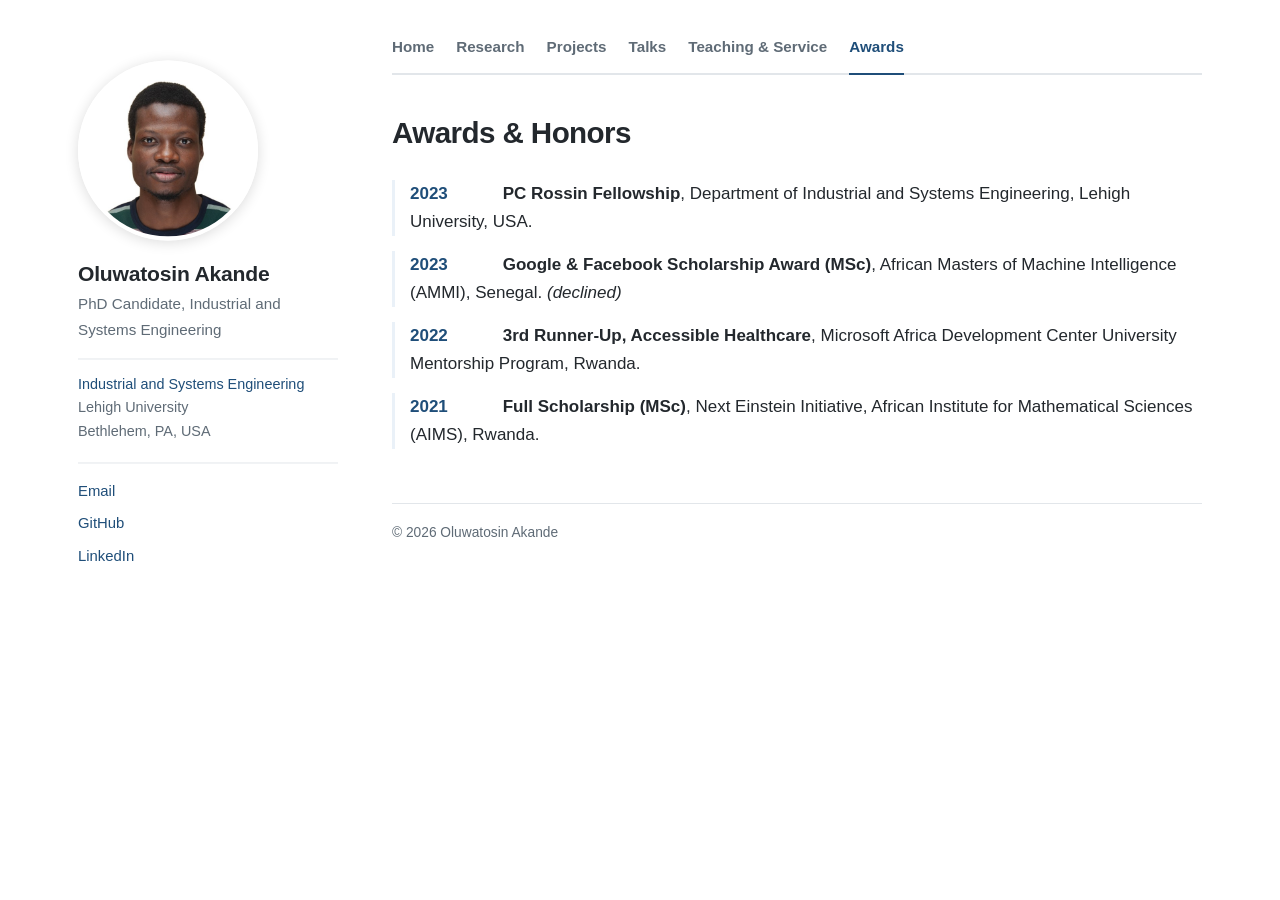
==== awards.html @ 9e2785de "Rebuild site as academic homepage: sidebar layout, publications, projects, talks, teaching, awards" ====
<!DOCTYPE html>
<html lang="en">
<head>
<meta charset="utf-8">
<meta name="viewport" content="width=device-width, initial-scale=1">
<title>Awards &amp; Honors &middot; Oluwatosin Akande</title>
<meta name="description" content="Oluwatosin Akande - PhD candidate in Industrial and Systems Engineering at Lehigh University. Mathematical optimization, machine learning, inverse problems, and PDEs.">
<link rel="stylesheet" href="assets/style.css">
</head>
<body>
<div class="wrap">

  <aside class="sidebar">
    <img class="avatar" src="assets/avatar.jpg" alt="Oluwatosin Akande">
    <h1>Oluwatosin Akande</h1>
    <p class="role">PhD Candidate, Industrial and Systems Engineering</p>
    <div class="affil">
      <a href="https://engineering.lehigh.edu/ise">Industrial and Systems Engineering</a><br>
      Lehigh University<br>
      Bethlehem, PA, USA
    </div>
    <ul class="links">
        <li><a href="mailto:oaa323@lehigh.edu">Email</a></li>
        <li><a href="https://github.com/Akande-hub">GitHub</a></li>
        <li><a href="https://linkedin.com/in/tosin-akande-5b3994b9/">LinkedIn</a></li>
    </ul>
  </aside>

  <main class="main">
    <nav class="top">
        <a href="index.html">Home</a>
        <a href="research.html">Research</a>
        <a href="projects.html">Projects</a>
        <a href="talks.html">Talks</a>
        <a href="teaching.html">Teaching &amp; Service</a>
        <a href="awards.html" class="active">Awards</a>
    </nav>

    <h2 class="page-title">Awards &amp; Honors</h2>

    <ul class="plain">
      <li><span class="year">2023</span> <strong>PC Rossin Fellowship</strong>, Department of
      Industrial and Systems Engineering, Lehigh University, USA.</li>

      <li><span class="year">2023</span> <strong>Google &amp; Facebook Scholarship Award (MSc)</strong>,
      African Masters of Machine Intelligence (AMMI), Senegal. <em>(declined)</em></li>

      <li><span class="year">2022</span> <strong>3rd Runner-Up, Accessible Healthcare</strong>,
      Microsoft Africa Development Center University Mentorship Program, Rwanda.</li>

      <li><span class="year">2021</span> <strong>Full Scholarship (MSc)</strong>, Next Einstein
      Initiative, African Institute for Mathematical Sciences (AIMS), Rwanda.</li>
    </ul>

    <footer class="site">
      &copy; 2026 Oluwatosin Akande
    </footer>
  </main>

</div>
</body>
</html>
---- assets/style.css ----
/* Oluwatosin Akande - academic site
   Single stylesheet shared by every page. */

:root {
  --accent: #1f4e79;
  --accent-soft: #eaf1f8;
  --text: #23282d;
  --muted: #5f6b76;
  --rule: #e2e6ea;
  --bg: #ffffff;
  --max: 1180px;
}

* { box-sizing: border-box; }

html { -webkit-text-size-adjust: 100%; }

body {
  margin: 0;
  background: var(--bg);
  color: var(--text);
  font-family: "Source Sans Pro", -apple-system, BlinkMacSystemFont, "Segoe UI",
    Roboto, "Helvetica Neue", Arial, sans-serif;
  font-size: 17px;
  line-height: 1.65;
}

a { color: var(--accent); text-decoration: none; }
a:hover { text-decoration: underline; }

/* ---------- Layout ---------- */

.wrap {
  max-width: var(--max);
  margin: 0 auto;
  padding: 0 28px;
  display: grid;
  grid-template-columns: 260px 1fr;
  gap: 54px;
  align-items: start;
}

/* ---------- Sidebar ---------- */

.sidebar {
  position: sticky;
  top: 34px;
  padding: 34px 0 40px;
}

.sidebar .avatar {
  width: 180px;
  height: 180px;
  border-radius: 50%;
  object-fit: cover;
  display: block;
  margin-bottom: 20px;
  border: 4px solid #fff;
  box-shadow: 0 2px 14px rgba(0, 0, 0, 0.14);
}

.sidebar h1 {
  font-size: 1.32rem;
  line-height: 1.3;
  margin: 0 0 4px;
  letter-spacing: -0.01em;
}

.sidebar .role {
  color: var(--muted);
  font-size: 0.95rem;
  margin: 0 0 16px;
}

.sidebar .affil {
  font-size: 0.9rem;
  color: var(--muted);
  border-top: 1px solid var(--rule);
  padding-top: 14px;
  margin-top: 4px;
}

.links {
  list-style: none;
  margin: 18px 0 0;
  padding: 16px 0 0;
  border-top: 1px solid var(--rule);
  font-size: 0.93rem;
}

.links li { margin-bottom: 8px; }

/* ---------- Main column ---------- */

.main { padding: 34px 0 72px; min-width: 0; }

nav.top {
  margin-bottom: 34px;
  padding-bottom: 14px;
  border-bottom: 2px solid var(--rule);
  display: flex;
  flex-wrap: wrap;
  gap: 22px;
  font-size: 0.95rem;
}

nav.top a { color: var(--muted); font-weight: 600; }
nav.top a:hover { color: var(--accent); text-decoration: none; }
nav.top a.active {
  color: var(--accent);
  border-bottom: 2px solid var(--accent);
  padding-bottom: 12px;
  margin-bottom: -16px;
}

h2.page-title {
  font-size: 1.85rem;
  margin: 0 0 22px;
  letter-spacing: -0.02em;
}

h3.section {
  font-size: 1.12rem;
  text-transform: uppercase;
  letter-spacing: 0.07em;
  color: var(--muted);
  margin: 42px 0 16px;
  padding-bottom: 7px;
  border-bottom: 1px solid var(--rule);
}

h3.section:first-of-type { margin-top: 0; }

p { margin: 0 0 15px; }

.lead { font-size: 1.05rem; }

/* ---------- Entry lists ---------- */

.entry {
  margin-bottom: 22px;
  padding-left: 15px;
  border-left: 3px solid var(--accent-soft);
}

.entry .title { font-weight: 600; display: block; margin-bottom: 3px; }
.entry .meta { color: var(--muted); font-size: 0.92rem; }
.entry .authors { font-size: 0.94rem; margin-bottom: 2px; }
.entry .me { font-weight: 700; }

ul.plain { list-style: none; padding: 0; margin: 0; }

ul.plain > li {
  margin-bottom: 15px;
  padding-left: 15px;
  border-left: 3px solid var(--accent-soft);
}

.year {
  display: inline-block;
  min-width: 88px;
  color: var(--accent);
  font-weight: 700;
  font-variant-numeric: tabular-nums;
}

/* ---------- Project cards ---------- */

.project { padding: 17px 0; border-bottom: 1px solid var(--rule); }
.project:last-child { border-bottom: none; }
.project h4 { margin: 0 0 5px; font-size: 1.06rem; }
.project p { margin: 0 0 7px; color: #3d454d; font-size: 0.97rem; }
.project .repo { font-size: 0.88rem; }

.tag {
  display: inline-block;
  background: var(--accent-soft);
  color: var(--accent);
  font-size: 0.76rem;
  font-weight: 600;
  padding: 2px 9px;
  border-radius: 11px;
  margin-left: 7px;
  vertical-align: middle;
}

.more { margin-top: 18px; font-size: 0.94rem; }

footer.site {
  margin-top: 54px;
  padding-top: 18px;
  border-top: 1px solid var(--rule);
  color: var(--muted);
  font-size: 0.86rem;
}

/* ---------- Responsive ---------- */

@media (max-width: 860px) {
  .wrap { grid-template-columns: 1fr; gap: 0; padding: 0 20px; }
  .sidebar {
    position: static;
    text-align: center;
    padding-bottom: 26px;
    border-bottom: 1px solid var(--rule);
  }
  .sidebar .avatar { margin: 0 auto 16px; width: 140px; height: 140px; }
  .links { display: flex; flex-wrap: wrap; gap: 16px; justify-content: center; }
  .links li { margin-bottom: 0; }
  .main { padding-top: 26px; }
  nav.top { gap: 16px; font-size: 0.9rem; }
  nav.top a.active { padding-bottom: 0; margin-bottom: 0; border-bottom: none; }
}
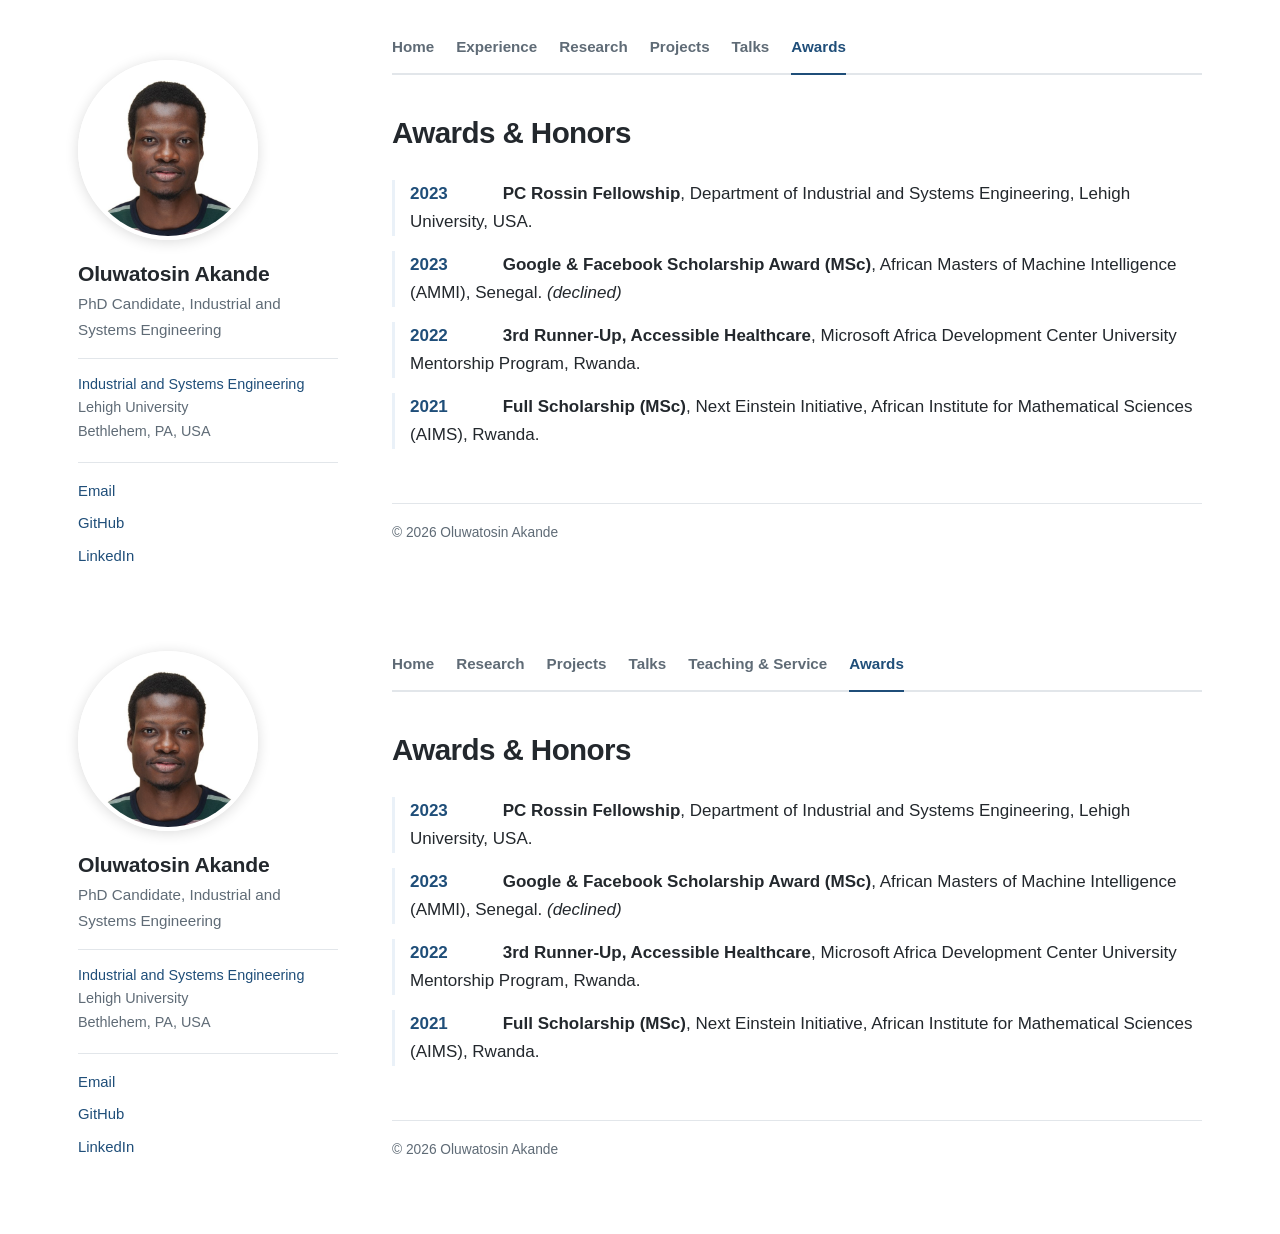
==== commit 16f2e553: "Update awards.html with recent awards and honors Added awards and honors for 2021-2023 to the awards" ====
--- a/awards.html
+++ b/awards.html
@@ -1,3 +1,65 @@
+<!DOCTYPE html>
+<html lang="en">
+<head>
+<meta charset="utf-8">
+<meta name="viewport" content="width=device-width, initial-scale=1">
+<title>Awards &amp; Honors &middot; Oluwatosin Akande</title>
+<meta name="description" content="Oluwatosin Akande - PhD candidate in Industrial and Systems Engineering at Lehigh University. Mathematical optimization, machine learning, inverse problems, and PDEs.">
+<link rel="stylesheet" href="assets/style.css">
+</head>
+<body>
+<div class="wrap">
+
+  <aside class="sidebar">
+    <img class="avatar" src="assets/avatar.jpg" alt="Oluwatosin Akande">
+    <h1>Oluwatosin Akande</h1>
+    <p class="role">PhD Candidate, Industrial and Systems Engineering</p>
+    <div class="affil">
+      <a href="https://engineering.lehigh.edu/ise">Industrial and Systems Engineering</a><br>
+      Lehigh University<br>
+      Bethlehem, PA, USA
+    </div>
+    <ul class="links">
+        <li><a href="mailto:oaa323@lehigh.edu">Email</a></li>
+        <li><a href="https://github.com/Akande-hub">GitHub</a></li>
+        <li><a href="https://linkedin.com/in/tosin-akande-5b3994b9/">LinkedIn</a></li>
+    </ul>
+  </aside>
+
+  <main class="main">
+    <nav class="top">
+        <a href="index.html">Home</a>
+        <a href="experience.html">Experience</a>
+        <a href="research.html">Research</a>
+        <a href="projects.html">Projects</a>
+        <a href="talks.html">Talks</a>
+        <a href="awards.html" class="active">Awards</a>
+    </nav>
+
+    <h2 class="page-title">Awards &amp; Honors</h2>
+
+    <ul class="plain">
+      <li><span class="year">2023</span> <strong>PC Rossin Fellowship</strong>, Department of
+      Industrial and Systems Engineering, Lehigh University, USA.</li>
+
+      <li><span class="year">2023</span> <strong>Google &amp; Facebook Scholarship Award (MSc)</strong>,
+      African Masters of Machine Intelligence (AMMI), Senegal. <em>(declined)</em></li>
+
+      <li><span class="year">2022</span> <strong>3rd Runner-Up, Accessible Healthcare</strong>,
+      Microsoft Africa Development Center University Mentorship Program, Rwanda.</li>
+
+      <li><span class="year">2021</span> <strong>Full Scholarship (MSc)</strong>, Next Einstein
+      Initiative, African Institute for Mathematical Sciences (AIMS), Rwanda.</li>
+    </ul>
+
+    <footer class="site">
+      &copy; 2026 Oluwatosin Akande
+    </footer>
+  </main>
+
+</div>
+</body>
+</html>
 <!DOCTYPE html>
 <html lang="en">
 <head>
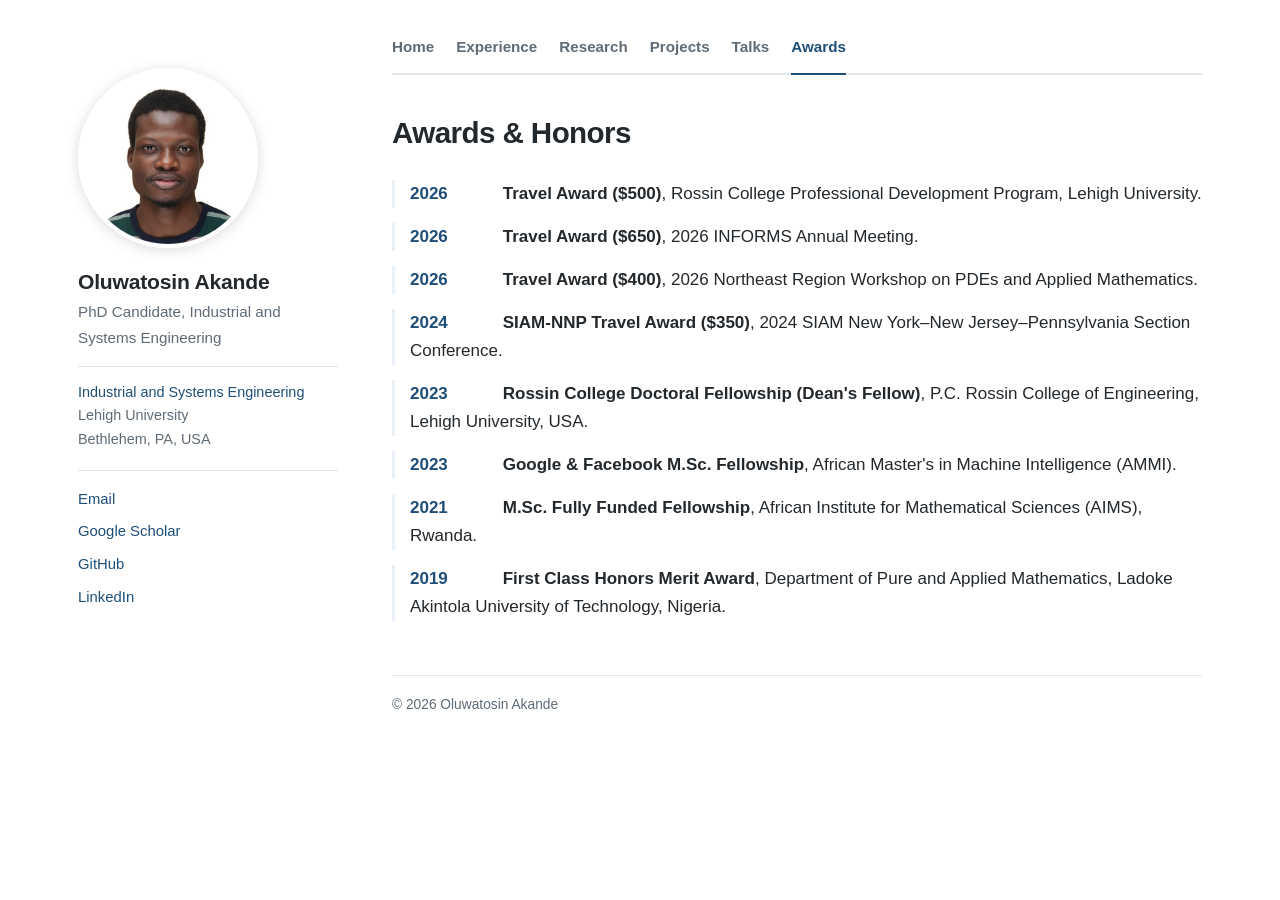
==== commit 2804738d: "Update awards.html" ====
--- a/awards.html
+++ b/awards.html
@@ -21,8 +21,9 @@
     </div>
     <ul class="links">
         <li><a href="mailto:oaa323@lehigh.edu">Email</a></li>
+        <li><a href="https://scholar.google.com/citations?user=tNDgo-8AAAAJ&hl=en">Google Scholar</a></li>
         <li><a href="https://github.com/Akande-hub">GitHub</a></li>
-        <li><a href="https://linkedin.com/in/tosin-akande-5b3994b9/">LinkedIn</a></li>
+        <li><a href="https://www.linkedin.com/in/akandeoluwatosin/">LinkedIn</a></li>
     </ul>
   </aside>
 
@@ -39,17 +40,30 @@
     <h2 class="page-title">Awards &amp; Honors</h2>
 
     <ul class="plain">
-      <li><span class="year">2023</span> <strong>PC Rossin Fellowship</strong>, Department of
-      Industrial and Systems Engineering, Lehigh University, USA.</li>
+      <li><span class="year">2026</span> <strong>Travel Award ($500)</strong>, Rossin College
+      Professional Development Program, Lehigh University.</li>
 
-      <li><span class="year">2023</span> <strong>Google &amp; Facebook Scholarship Award (MSc)</strong>,
-      African Masters of Machine Intelligence (AMMI), Senegal. <em>(declined)</em></li>
+      <li><span class="year">2026</span> <strong>Travel Award ($650)</strong>, 2026 INFORMS
+      Annual Meeting.</li>
 
-      <li><span class="year">2022</span> <strong>3rd Runner-Up, Accessible Healthcare</strong>,
-      Microsoft Africa Development Center University Mentorship Program, Rwanda.</li>
+      <li><span class="year">2026</span> <strong>Travel Award ($400)</strong>, 2026 Northeast
+      Region Workshop on PDEs and Applied Mathematics.</li>
 
-      <li><span class="year">2021</span> <strong>Full Scholarship (MSc)</strong>, Next Einstein
-      Initiative, African Institute for Mathematical Sciences (AIMS), Rwanda.</li>
+      <li><span class="year">2024</span> <strong>SIAM-NNP Travel Award ($350)</strong>,
+      2024 SIAM New York&ndash;New Jersey&ndash;Pennsylvania Section Conference.</li>
+
+      <li><span class="year">2023</span> <strong>Rossin College Doctoral Fellowship
+      (Dean's Fellow)</strong>, P.C. Rossin College of Engineering, Lehigh University, USA.</li>
+
+      <li><span class="year">2023</span> <strong>Google &amp; Facebook M.Sc. Fellowship</strong>,
+      African Master's in Machine Intelligence (AMMI).</li>
+
+      <li><span class="year">2021</span> <strong>M.Sc. Fully Funded Fellowship</strong>,
+      African Institute for Mathematical Sciences (AIMS), Rwanda.</li>
+
+      <li><span class="year">2019</span> <strong>First Class Honors Merit Award</strong>,
+      Department of Pure and Applied Mathematics, Ladoke Akintola University of Technology,
+      Nigeria.</li>
     </ul>
 
     <footer class="site">
@@ -60,65 +74,3 @@
 </div>
 </body>
 </html>
-<!DOCTYPE html>
-<html lang="en">
-<head>
-<meta charset="utf-8">
-<meta name="viewport" content="width=device-width, initial-scale=1">
-<title>Awards &amp; Honors &middot; Oluwatosin Akande</title>
-<meta name="description" content="Oluwatosin Akande - PhD candidate in Industrial and Systems Engineering at Lehigh University. Mathematical optimization, machine learning, inverse problems, and PDEs.">
-<link rel="stylesheet" href="assets/style.css">
-</head>
-<body>
-<div class="wrap">
-
-  <aside class="sidebar">
-    <img class="avatar" src="assets/avatar.jpg" alt="Oluwatosin Akande">
-    <h1>Oluwatosin Akande</h1>
-    <p class="role">PhD Candidate, Industrial and Systems Engineering</p>
-    <div class="affil">
-      <a href="https://engineering.lehigh.edu/ise">Industrial and Systems Engineering</a><br>
-      Lehigh University<br>
-      Bethlehem, PA, USA
-    </div>
-    <ul class="links">
-        <li><a href="mailto:oaa323@lehigh.edu">Email</a></li>
-        <li><a href="https://github.com/Akande-hub">GitHub</a></li>
-        <li><a href="https://linkedin.com/in/tosin-akande-5b3994b9/">LinkedIn</a></li>
-    </ul>
-  </aside>
-
-  <main class="main">
-    <nav class="top">
-        <a href="index.html">Home</a>
-        <a href="research.html">Research</a>
-        <a href="projects.html">Projects</a>
-        <a href="talks.html">Talks</a>
-        <a href="teaching.html">Teaching &amp; Service</a>
-        <a href="awards.html" class="active">Awards</a>
-    </nav>
-
-    <h2 class="page-title">Awards &amp; Honors</h2>
-
-    <ul class="plain">
-      <li><span class="year">2023</span> <strong>PC Rossin Fellowship</strong>, Department of
-      Industrial and Systems Engineering, Lehigh University, USA.</li>
-
-      <li><span class="year">2023</span> <strong>Google &amp; Facebook Scholarship Award (MSc)</strong>,
-      African Masters of Machine Intelligence (AMMI), Senegal. <em>(declined)</em></li>
-
-      <li><span class="year">2022</span> <strong>3rd Runner-Up, Accessible Healthcare</strong>,
-      Microsoft Africa Development Center University Mentorship Program, Rwanda.</li>
-
-      <li><span class="year">2021</span> <strong>Full Scholarship (MSc)</strong>, Next Einstein
-      Initiative, African Institute for Mathematical Sciences (AIMS), Rwanda.</li>
-    </ul>
-
-    <footer class="site">
-      &copy; 2026 Oluwatosin Akande
-    </footer>
-  </main>
-
-</div>
-</body>
-</html>
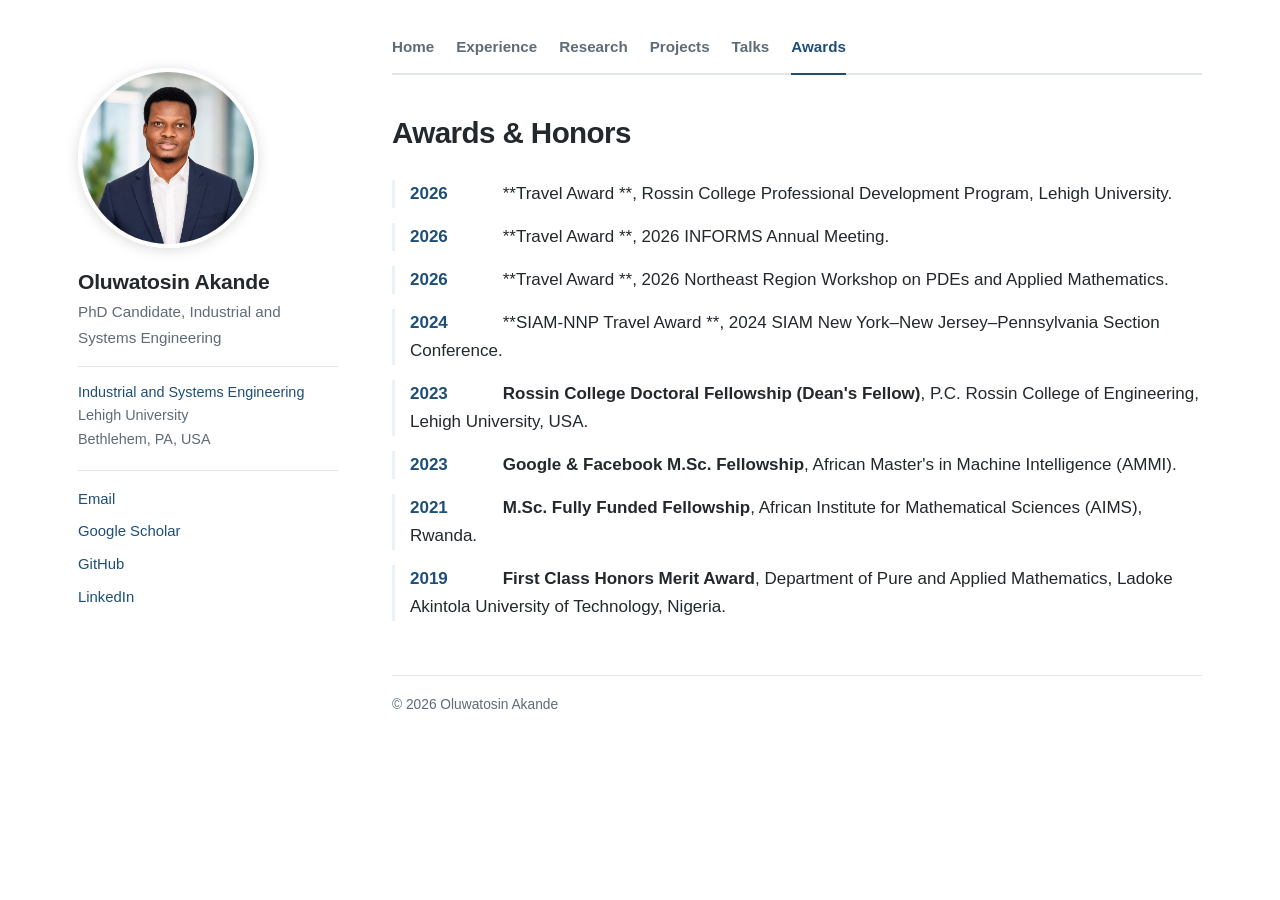
==== commit 3dd54780: "Rebuild pages from content [skip ci]" ====
--- a/awards.html
+++ b/awards.html
@@ -40,30 +40,14 @@
     <h2 class="page-title">Awards &amp; Honors</h2>
 
     <ul class="plain">
-      <li><span class="year">2026</span> <strong>Travel Award ($500)</strong>, Rossin College
-      Professional Development Program, Lehigh University.</li>
-
-      <li><span class="year">2026</span> <strong>Travel Award ($650)</strong>, 2026 INFORMS
-      Annual Meeting.</li>
-
-      <li><span class="year">2026</span> <strong>Travel Award ($400)</strong>, 2026 Northeast
-      Region Workshop on PDEs and Applied Mathematics.</li>
-
-      <li><span class="year">2024</span> <strong>SIAM-NNP Travel Award ($350)</strong>,
-      2024 SIAM New York&ndash;New Jersey&ndash;Pennsylvania Section Conference.</li>
-
-      <li><span class="year">2023</span> <strong>Rossin College Doctoral Fellowship
-      (Dean's Fellow)</strong>, P.C. Rossin College of Engineering, Lehigh University, USA.</li>
-
-      <li><span class="year">2023</span> <strong>Google &amp; Facebook M.Sc. Fellowship</strong>,
-      African Master's in Machine Intelligence (AMMI).</li>
-
-      <li><span class="year">2021</span> <strong>M.Sc. Fully Funded Fellowship</strong>,
-      African Institute for Mathematical Sciences (AIMS), Rwanda.</li>
-
-      <li><span class="year">2019</span> <strong>First Class Honors Merit Award</strong>,
-      Department of Pure and Applied Mathematics, Ladoke Akintola University of Technology,
-      Nigeria.</li>
+      <li><span class="year">2026</span> **Travel Award **, Rossin College Professional Development Program, Lehigh University.</li>
+      <li><span class="year">2026</span> **Travel Award **, 2026 INFORMS Annual Meeting.</li>
+      <li><span class="year">2026</span> **Travel Award **, 2026 Northeast Region Workshop on PDEs and Applied Mathematics.</li>
+      <li><span class="year">2024</span> **SIAM-NNP Travel Award **, 2024 SIAM New York&ndash;New Jersey&ndash;Pennsylvania Section Conference.</li>
+      <li><span class="year">2023</span> <strong>Rossin College Doctoral Fellowship (Dean's Fellow)</strong>, P.C. Rossin College of Engineering, Lehigh University, USA.</li>
+      <li><span class="year">2023</span> <strong>Google &amp; Facebook M.Sc. Fellowship</strong>, African Master's in Machine Intelligence (AMMI).</li>
+      <li><span class="year">2021</span> <strong>M.Sc. Fully Funded Fellowship</strong>, African Institute for Mathematical Sciences (AIMS), Rwanda.</li>
+      <li><span class="year">2019</span> <strong>First Class Honors Merit Award</strong>, Department of Pure and Applied Mathematics, Ladoke Akintola University of Technology, Nigeria.</li>
     </ul>
 
     <footer class="site">
--- a/assets/style.css
+++ b/assets/style.css
@@ -211,3 +211,19 @@
   nav.top { gap: 16px; font-size: 0.9rem; }
   nav.top a.active { padding-bottom: 0; margin-bottom: 0; border-bottom: none; }
 }
+
+/* ---------- Nested detail bullets inside an entry ---------- */
+
+ul.plain.tight {
+  list-style: disc;
+  margin: 8px 0 0 18px;
+  padding: 0;
+}
+
+ul.plain.tight > li {
+  margin-bottom: 5px;
+  padding-left: 0;
+  border-left: none;
+  font-size: 0.94rem;
+  color: #3d454d;
+}
